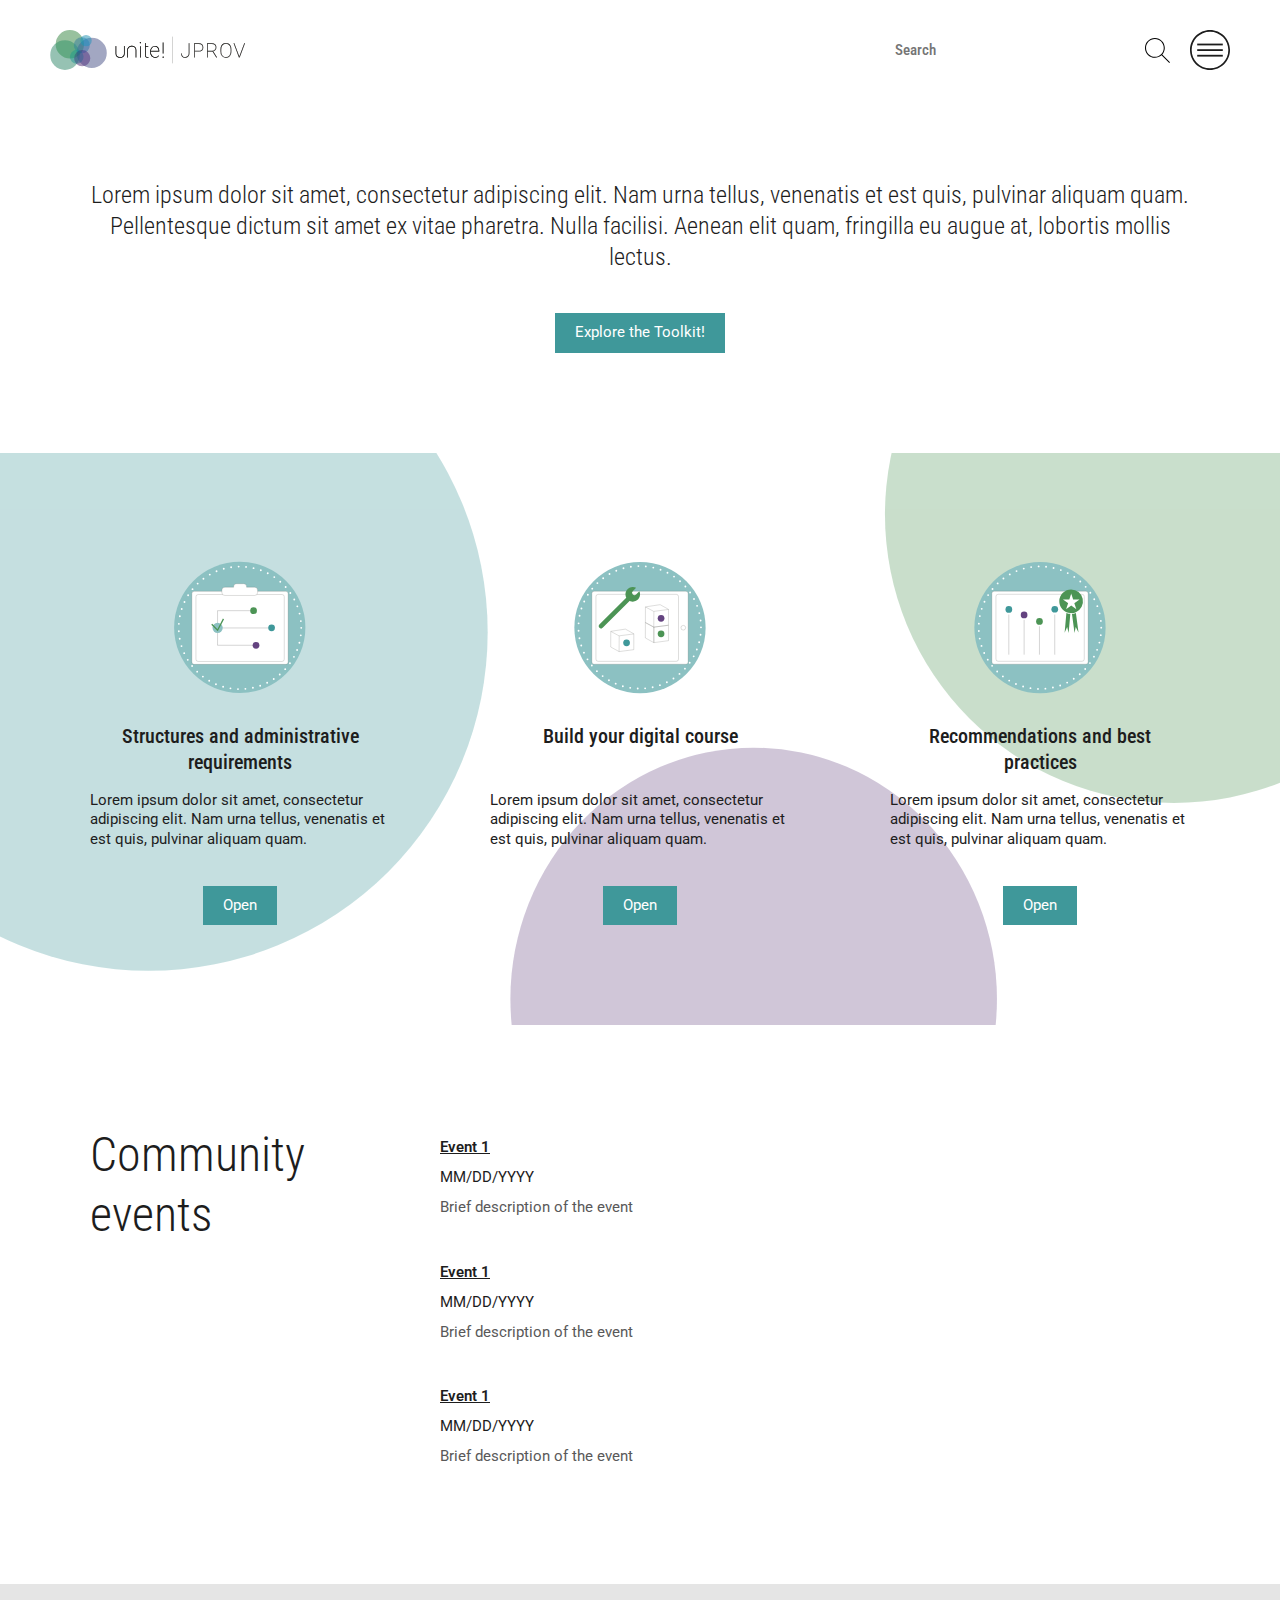
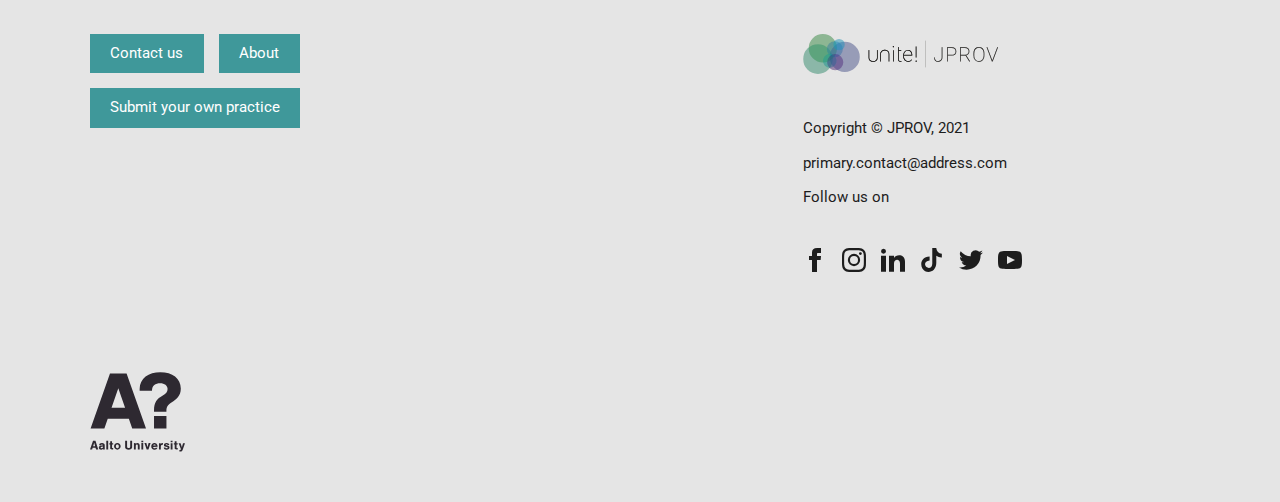
==== index.html @ d481fc38 "Front page" ====
<!DOCTYPE html>
<html lang="en">
<head>
    <meta charset="UTF-8">
    <meta http-equiv="X-UA-Compatible" content="IE=edge">
    <meta name="viewport" content="width=device-width, initial-scale=1.0">
    <link rel="preconnect" href="https://fonts.googleapis.com">
    <link rel="preconnect" href="https://fonts.gstatic.com" crossorigin>
    <link href="https://fonts.googleapis.com/css2?family=Roboto+Condensed:wght@300;400;700&family=Roboto:wght@400;500;700&display=swap" rel="stylesheet">
    <link rel="stylesheet" href="style.css">
    <title>Document</title>
</head>
<body>
    <header>
        <a href="/" alt="" class="logo"></a>
        <div class="search-nav-wrapper">
            <form action="" class="closed" id="header-search-form">
                <div id="search-background"></div>
                <label for=""></label>
                <input type="text" placeholder="Search">
                <button class="icon-button search-button" id="submit-search-button" ></button>

            </form>
            <button class="icon-button search-button" id="open-search-button" ></button>
            <button class="icon-button" id="close-search-button" ></button>
            <button class="icon-button" id="open-menu-button" ></button>
            <nav class="closed" id="header-nav-menu">
                <button class="icon-button" id="close-menu-button"></button>
                <ul>
                    <li><a>Teachers</a></li>
                    <li><a>Community events</a></li>
                    <li><a>Toolkit</a></li>
                    <li><a>Contact us</a></li>
                    <li><a>About</a></li>
                </ul>
            </nav>

        </div>
    </header>
    <div class="content-container">
        <div class="value-proposition limit-width">
            <h2>Lorem ipsum dolor sit amet, consectetur adipiscing elit. Nam urna tellus, venenatis et est quis, pulvinar aliquam quam. Pellentesque dictum sit amet ex vitae pharetra. Nulla facilisi. Aenean elit quam, fringilla eu augue at, lobortis mollis lectus. 
            </h2>
            <a class="button-cta">Explore the Toolkit!</a>
        </div>
        <div class="main-site-cards-wrapper">
            <div class="main-site-cards limit-width">
                <div class="main-site-card">
                    <img src="./assets/structures and administrative requirements.svg" alt="" class="main-icon">
                    <h3>Structures and administrative requirements</h3>
                    <p>Lorem ipsum dolor sit amet, consectetur adipiscing elit. Nam urna tellus, venenatis et est quis, pulvinar aliquam quam.</p>
                    <a class="button-cta">Open</a>
                </div>
                <div class="main-site-card">
                    <img src="./assets/build your digital course.svg" alt="" class="main-icon">
                    <h3>Build your digital course</h3>
                    <p>Lorem ipsum dolor sit amet, consectetur adipiscing elit. Nam urna tellus, venenatis et est quis, pulvinar aliquam quam.</p>
                    <a class="button-cta">Open</a>
                </div>
                <div class="main-site-card">
                    <img src="./assets/recommendations and best practices.svg" alt="" class="main-icon">
                    <h3>Recommendations and best practices</h3>
                    <p>Lorem ipsum dolor sit amet, consectetur adipiscing elit. Nam urna tellus, venenatis et est quis, pulvinar aliquam quam.</p>
                    <a class="button-cta">Open</a>
                </div>
                </div>
            </div>
            <div class="community-events-wrapper limit-width">
                <h2 class="title">Community events</h2>
                <div class="events">
                    <p class="event-name"><a>Event 1</a></p>
                    <p class="event-date">MM/DD/YYYY</p>
                    <p class="event-desc">Brief description of the event</p>
                    <br>
                    <p class="event-name"><a>Event 1</a></p>
                    <p class="event-date">MM/DD/YYYY</p>
                    <p class="event-desc">Brief description of the event</p>
                    <br>
                    <p class="event-name"><a>Event 1</a></p>
                    <p class="event-date">MM/DD/YYYY</p>
                    <p class="event-desc">Brief description of the event</p>
                    <br>


                </div>
            </div>
        </div>
    <footer class="">
        <div class="footer-content-wrapper limit-width">
            
            <div class="footer-buttons-wrapper">
                <a class="button button-cta" id="footer-contact-us">Contact us</a>
                <a class="button button-cta" id="footer-about">About</a>
                <a class="button button-cta" id="footer-submit-practice">Submit your own practice</a>
            </div>

            <div class="footer-info">
                <img src="./assets/logo.svg" alt="" class="logo">
                <p>Copyright © JPROV, 2021</p>
                <p>primary.contact@address.com</p>
                <p>Follow us on</p>
                <div class="social-media-wrapper">
                    <a href="/" id="facebook"></a>
                    <a href="/" id="instagram"></a>
                    <a href="/" id="linkedin"></a>
                    <a href="/" id="tiktok"></a>
                    <a href="/" id="twitter"></a>
                    <a href="/" id="youtube"></a>
                </div>
            </div>
            <img src="./assets/aalto-logo-black-en.svg" alt="" class="aalto-logo">
        </div>
        </footer>
    <script src="https://code.jquery.com/jquery-3.6.0.slim.min.js" integrity="sha256-u7e5khyithlIdTpu22PHhENmPcRdFiHRjhAuHcs05RI=" crossorigin="anonymous"></script>
    <script src="./index.js"></script>
</body>
</html>
---- style.css ----
/* Common */

html {
  margin: 0;
  padding: 0;
}

body {
  --cyan: #3f989a;
  --light-cyan: #8cc1c2;
  --lighter-cyan: #d9eaeb;
  --green: #4c9455;
  --purple: #644380;
  --dark-grey: #1d1d1d;
  --grey: #eeeeee;
  --white: #ffffff;

  --animation-speed: 0.2s;

  font-family: "Roboto", sans-serif;
  font-size: 15px;
  font-weight: 400;
  line-height: 130%;
  color: var(--dark-grey);
  margin: 0;
  padding: 0;
  min-width: fit-content;
  width: 100%;
}

.large-text {
  font-family: "Roboto Condensed", sans-serif;
  font-weight: 300;
  font-size: 48px;
}

h1 {
  font-family: "Roboto", sans-serif;
  font-size: 30px;
  font-weight: 500;
  line-height: 130%;
}

h2 {
  font-family: "Roboto Condensed", sans-serif;
  font-size: 24px;
  font-weight: 300;
  line-height: 130%;
}

h3 {
  font-family: "Roboto Condensed", sans-serif;
  font-size: 20px;
  font-weight: 500;
  line-height: 130%;
}

.title {
  font-family: "Roboto Condensed", sans-serif;
  font-size: 48px;
  font-weight: 300;
  line-height: 125%;
}

a {
  text-decoration: underline;
}

a:hover {
  cursor: pointer;
  color: var(--cyan);
}

a:active {
  color: var(--cyan);
}

a:visited {
  text-decoration: none;
  color: var(--cyan);
}

button {
  padding: 10px 20px;
  border: none;
  background-color: transparent;
  font-family: "Roboto", sans-serif;
  font-size: 15px;
  font-weight: 400;
  line-height: 130%;
}

a.button-cta {
  text-decoration: none;
  padding: 10px 20px;
  border: none;
  background-color: transparent;
  font-family: "Roboto", sans-serif;
  font-size: 15px;
  font-weight: 400;
  line-height: 130%;
  background-color: var(--cyan);
  color: var(--white);
}

button:hover {
  cursor: pointer;
}

button.icon-button {
  padding: 0;
  border: none;
}

.button-cta {
  background-color: var(--cyan);
  color: var(--white);
}

.button-cta:hover {
  background-color: var(--light-cyan);
}

.button-cta:active {
  background-color: var(--light-cyan);
}
a a.button-cta:hover {
  background-color: var(--light-cyan);
}

a.button-cta:active {
  background-color: var(--light-cyan);
}

.button-filter {
  background-color: var(--light-cyan);
  color: var(--dark-grey);
}

.button-filter:hover {
  background-color: var(--cyan);
}

.button-filter:active {
  background-color: var(--cyan);
}

/* FRONT PAGE */

img.logo {
  height: 40px;
}

a.logo {
  height: 40px;
  width: 199px;
  background-image: url("./assets/logo.svg");
  background-repeat: no-repeat;
}

header {
  --x-padding: clamp(20px, 7vw, 50px);
  --y-padding: 20px;
  --icon-padding: 20px;
  --height: 40px;
  position: fixed;
  width: calc(100% - 2 * var(--x-padding));
  top: 0px;
  transition: top var(--animation-speed) ease-in-out;
  display: flex;
  flex-direction: row;
  align-items: center;
  justify-content: space-between;
  padding: var(--y-padding) var(--x-padding);
  background-color: var(--white);
  z-index: 2;
}

header.header-up {
  top: -80px;
}

.search-nav-wrapper {
  display: flex;
  flex-direction: row;
  height: 40px;
}

.search-nav-wrapper button {
  margin-left: var(--icon-padding);
}

#header-search-form {
  display: flex;
  flex-direction: row;
  align-items: center;
  justify-content: flex-end;
}

#header-search-form.closed ~ #close-search-button {
  display: none;
  margin: 0;
}

#header-search-form.closed input {
  display: none;
}

#header-search-form input {
  position: fixed;
  top: 150px;
  width: max(80vw, 300px);
  left: 50%;
  transform: translateX(-50%);
  padding: 15px 15px;
  background-color: #fff;

  font-family: "Roboto Condensed", sans-serif;
  font-size: 20px;
  font-weight: 500;
  z-index: 99999;
}

#header-search-form.opened #search-background {
  position: fixed;
  top: 0;
  left: 0;
  width: 100%;
  height: 100%;
  background-color: var(--dark-grey);
  opacity: 0.9;
}

.search-button {
  background-image: url("./assets/search.svg");
  /* background-repeat: no-repeat; */
  object-fit: fill;
  height: 25px;
  width: 25px;
  background-size: 100% 100%;
  align-self: center;
}

#submit-search-button {
  display: none;
}

@media screen and (min-width: 800px) {
  header {
    --y-padding: 30px;
  }

  header.header-up {
    top: -100px;
  }

  #open-search-button {
    display: none;
  }

  #submit-search-button {
    display: block;
  }

  #search-background {
    display: none;
  }

  #close-search-button {
    display: none;
  }

  #header-search-form input {
    position: static;
    top: auto;
    left: 0%;
    width: 250px;
    transform: translateX(0%);
    height: 40px;
    padding: 0 var(--icon-padding);
    box-sizing: border-box;
    background-color: #fff;
    border: none;
    font-family: "Roboto Condensed", sans-serif;
    font-size: 15px;
    font-weight: 500;
    z-index: 1;
  }

  #header-search-form.closed input {
    display: block;
  }

  body {
    overflow-y: scroll !important;
  }
}

#close-search-button {
  position: fixed;
  background-image: url("./assets/close-menu-white.svg");
  height: 40px;
  width: 40px;
  background-size: 100% 100%;
  top: var(--y-padding);
  right: var(--x-padding);
  color: white;
  z-index: 2;
}

#close-search-button {
  margin: 0;
}

#header-nav-menu {
  position: relative;
  z-index: 1;
}

#close-menu-button {
  background-image: url("./assets/close-menu.svg");
  height: 40px;
  width: 40px;
  background-size: 100% 100%;
}

#open-menu-button {
  background-image: url("./assets/hamburger-menu.svg");
  height: 40px;
  width: 40px;
  background-size: 100% 100%;
}

#header-nav-menu.closed #close-menu-button {
  display: none;
}

#header-nav-menu.opened #open-menu-button {
  display: none;
}

#header-nav-menu img {
  height: 40px;
}

#header-nav-menu.closed ul {
  display: none;
}

#header-nav-menu.opened {
  position: absolute;
  display: flex;
  flex-direction: column;
  right: 20px;
  top: 10px;
  background-color: var(--lighter-cyan);
  filter: drop-shadow(0px 2px 5px rgba(0, 0, 0, 0.25));
}

#header-nav-menu.opened #close-menu-button {
  margin: calc(var(--y-padding) - 10px) calc(var(--x-padding) - 20px) 0 0;
  align-self: flex-end;
}

#header-nav-menu.opened ul {
  padding: 0px 90px 0px var(--x-padding);
  list-style-type: none;
}

#header-nav-menu.opened ul li {
  margin-bottom: 1.8rem;
}

#header-nav-menu.opened ul li a {
  font-weight: 500;
  text-decoration: none;
  padding: 10px 50px 10px 5px;
}

.content-container {
  transform: translateY(80px);
  padding: 80px 0px 100px 0;
  z-index: 1;
  display: flex;
  flex-direction: column;
  align-items: center;
  width: 100%;
}

.limit-width {
  --content-padding: clamp(20px, 7vw, 50px);
  box-sizing: border-box;
  max-width: 1200px;
  padding-left: var(--content-padding);
  padding-right: var(--content-padding);
  width: 100%;
}

.value-proposition {
  display: flex;
  flex-direction: column;
  align-items: center;
  margin-bottom: 100px;
  padding: 0 auto;
}

.value-proposition h2 {
  text-align: center;
}

.value-proposition a {
  margin-top: 20px;
  width: fit-content;
}

.main-site-cards-wrapper {
  background-image: url("./assets/background-pattern-transparent-vertical.svg");
  background-size: 230%;
  background-position: center;
  overflow-x: hidden;
  width: 100%;
  display: flex;
  flex-direction: column;
  align-items: center;
}

.main-site-cards {
  display: flex;
  flex-direction: column;
  flex-wrap: wrap;
  align-items: center;
  width: 100%;
}

.main-site-card {
  padding: 50px 0px;
  display: flex;
  flex-direction: column;
  align-items: center;
  margin: 0 25px;
}

.main-site-card .main-icon {
  width: 150px;
}

.main-site-card h3 {
  text-align: center;
  max-width: 250px;
  height: 3rem;
}

.main-site-card p {
  text-align: left;
  margin-top: 0;
  max-width: 300px;
  height: 5rem;
}

@media screen and (min-width: 800px) and (max-width: 1116px) {
  .main-site-cards-wrapper {
    background-image: url("./assets/background-pattern-transparent.svg");
    background-size: 240%;
    background-position: 60% 45%;
    padding-top: 50px;
    padding-bottom: 50px;
  }

  .main-site-cards {
    flex-direction: row;
    justify-content: center;
  }

  .main-site-cards .main-site-card:first-child {
    margin-left: 0;
  }

  .main-site-cards .main-site-card:nth-child(2) {
    margin-right: 0;
  }
}

@media screen and (min-width: 1117px) {
  .main-site-cards-wrapper {
    background-image: url("./assets/background-pattern-transparent.svg");
    background-size: 130%;
    padding-top: 50px;
    padding-bottom: 50px;
  }
  .main-site-cards {
    flex-direction: row;
    justify-content: space-between;
  }

  .main-site-cards .main-site-card:first-child {
    margin-left: 0;
  }

  .main-site-cards .main-site-card:last-child {
    margin-right: 0;
  }
}

.community-events-wrapper {
  margin-top: 100px;
  text-align: left;
}

.community-events-wrapper .title {
  max-width: 300px;
  margin-top: 0;
}

.events p {
  line-height: 100%;
}

.events .event-name {
  font-weight: 600;
}

.events .event-desc {
  color: #595959;
}

@media screen and (min-width: 800px) {
  .community-events-wrapper {
    display: flex;
    flex-direction: row;
  }

  .events {
    margin-left: 50px;
  }
}

footer {
  margin-top: 65px;
  padding-top: 50px;
  padding-bottom: 50px;
  background-color: #e5e5e5;
}

.footer-content-wrapper {
  margin-left: auto;
  margin-right: auto;
}

.footer-buttons-wrapper {
  display: grid;
  grid-template:
    "contactus about" 1fr
    "submitpractice submitpractice" 1fr / max-content max-content;
  column-gap: 15px;
  row-gap: 15px;
}

.footer-buttons-wrapper #footer-contact-us {
  grid-area: contactus;
}

.footer-buttons-wrapper #footer-about {
  grid-area: about;
}

.footer-buttons-wrapper #footer-submit-practice {
  grid-area: submitpractice;
}

.footer-info {
  margin-top: 100px;
}

.footer-info .logo {
  margin-bottom: 25px;
}

.social-media-wrapper {
  display: flex;
  margin-top: 40px;
}

.social-media-wrapper a {
  display: block;
  width: 24px;
  height: 24px;
  margin-right: 15px;
}

#facebook {
  background-image: url("./assets/social-facebook.svg");
}

#instagram {
  background-image: url("./assets/social-instagram.svg");
}

#linkedin {
  background-image: url("./assets/social-linkedin.svg");
}

#tiktok {
  background-image: url("./assets/social-tiktok.svg");
}

#twitter {
  background-image: url("./assets/social-twitter.svg");
}

#youtube {
  background-image: url("./assets/social-youtube.svg");
}

.aalto-logo {
  margin-top: 100px;
  height: 80px;
}

@media screen and (min-width: 800px) {
  .footer-content-wrapper {
    display: grid;
    grid-template:
      "buttons info" min-content
      "aalto aalto" auto / auto auto;
    column-gap: min(350px, 30vw);
  }

  .footer-buttons-wrapper {
    height: min-content;
    grid-area: buttons;
  }

  .footer-info {
    margin-top: 0;
    grid-area: info;
  }

  .aalto-logo {
    grid-area: aalto;
  }
}
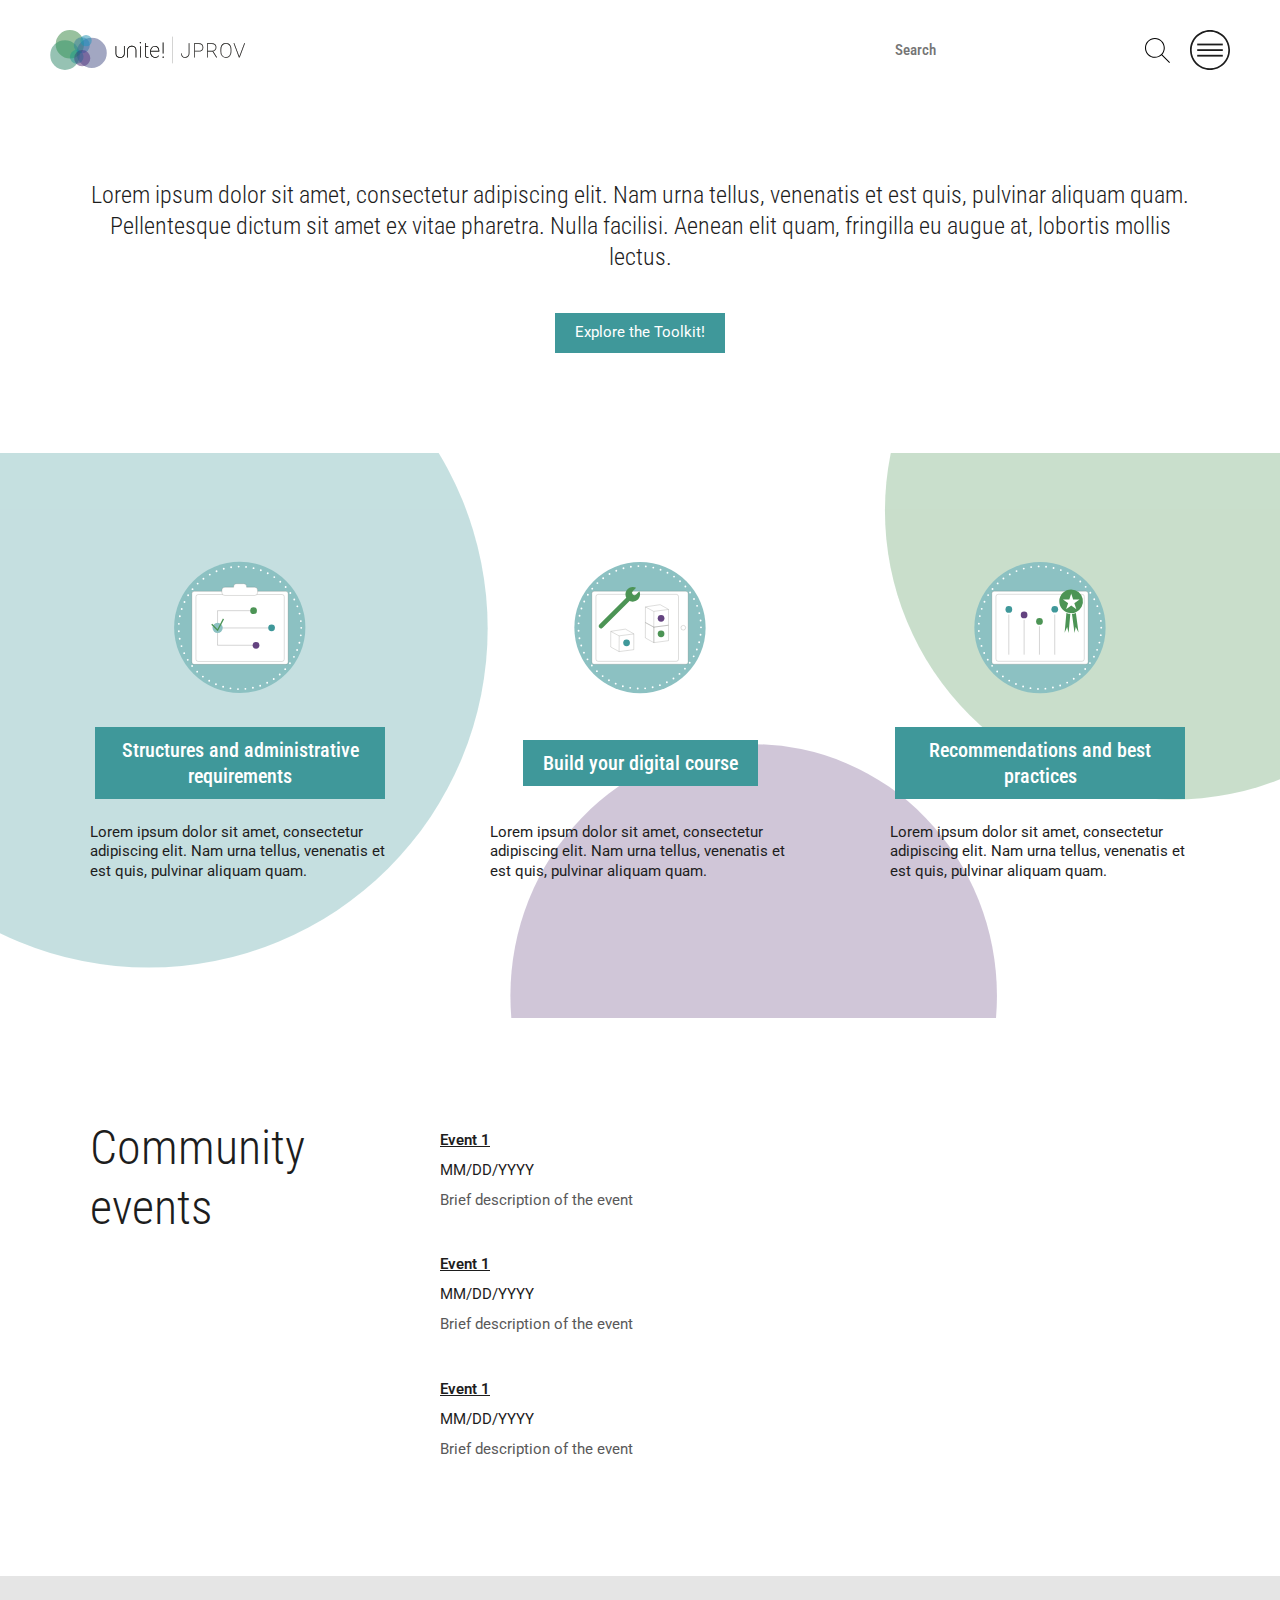
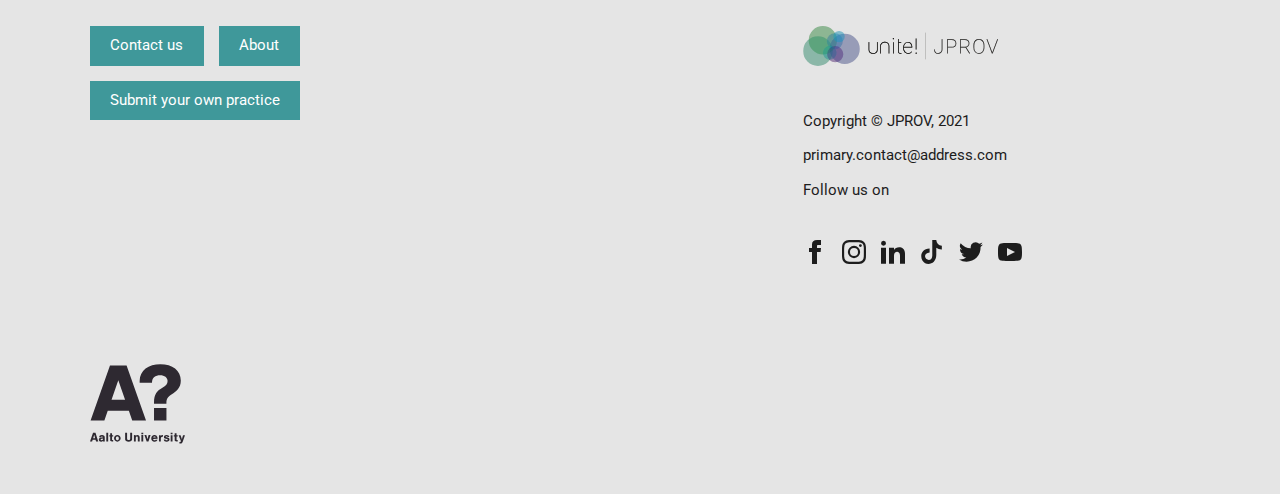
==== commit 37c4ddfd: "Changes to front page cta buttons" ====
--- a/index.html
+++ b/index.html
@@ -47,21 +47,18 @@
             <div class="main-site-cards limit-width">
                 <div class="main-site-card">
                     <img src="./assets/structures and administrative requirements.svg" alt="" class="main-icon">
-                    <h3>Structures and administrative requirements</h3>
+                    <a class="button-cta"><h3>Structures and administrative requirements</h3></a>
                     <p>Lorem ipsum dolor sit amet, consectetur adipiscing elit. Nam urna tellus, venenatis et est quis, pulvinar aliquam quam.</p>
-                    <a class="button-cta">Open</a>
                 </div>
                 <div class="main-site-card">
                     <img src="./assets/build your digital course.svg" alt="" class="main-icon">
-                    <h3>Build your digital course</h3>
+                    <a class="button-cta"><h3>Build your digital course</h3></a>
                     <p>Lorem ipsum dolor sit amet, consectetur adipiscing elit. Nam urna tellus, venenatis et est quis, pulvinar aliquam quam.</p>
-                    <a class="button-cta">Open</a>
                 </div>
                 <div class="main-site-card">
                     <img src="./assets/recommendations and best practices.svg" alt="" class="main-icon">
-                    <h3>Recommendations and best practices</h3>
+                    <a class="button-cta"><h3>Recommendations and best practices</h3></a>
                     <p>Lorem ipsum dolor sit amet, consectetur adipiscing elit. Nam urna tellus, venenatis et est quis, pulvinar aliquam quam.</p>
-                    <a class="button-cta">Open</a>
                 </div>
                 </div>
             </div>
--- a/style.css
+++ b/style.css
@@ -434,23 +434,35 @@
 
 .main-site-card {
   padding: 50px 0px;
-  display: flex;
-  flex-direction: column;
-  align-items: center;
+  display: grid;
+  grid-template:
+    "icon" auto
+    "cta" 5rem
+    "desc" auto / 1fr;
+  justify-items: center;
+  row-gap: 20px;
   margin: 0 25px;
 }
 
 .main-site-card .main-icon {
+  grid-area: icon;
   width: 150px;
 }
 
 .main-site-card h3 {
   text-align: center;
   max-width: 250px;
-  height: 3rem;
+  margin: 0;
+}
+
+.main-site-card a.button-cta {
+  grid-area: cta;
+  align-self: center;
+  height: fit-content;
 }
 
 .main-site-card p {
+  grid-area: desc;
   text-align: left;
   margin-top: 0;
   max-width: 300px;
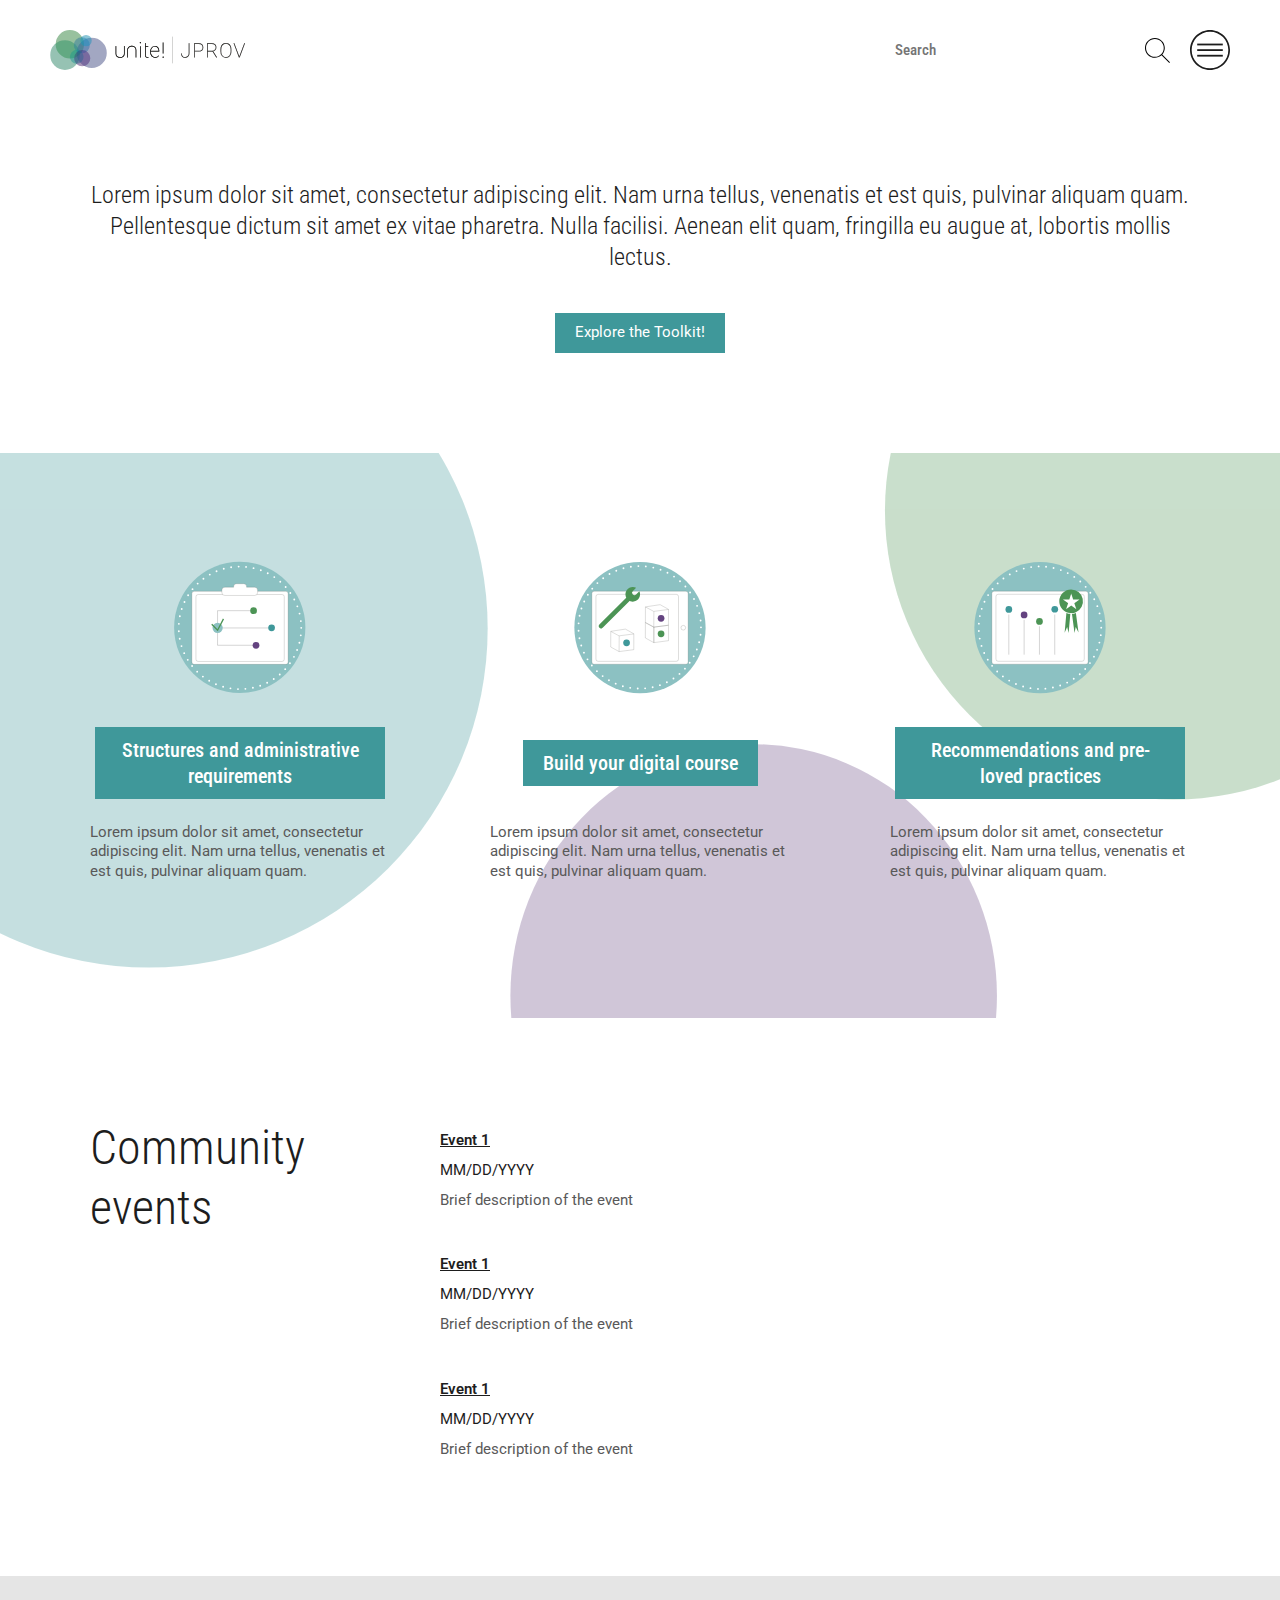
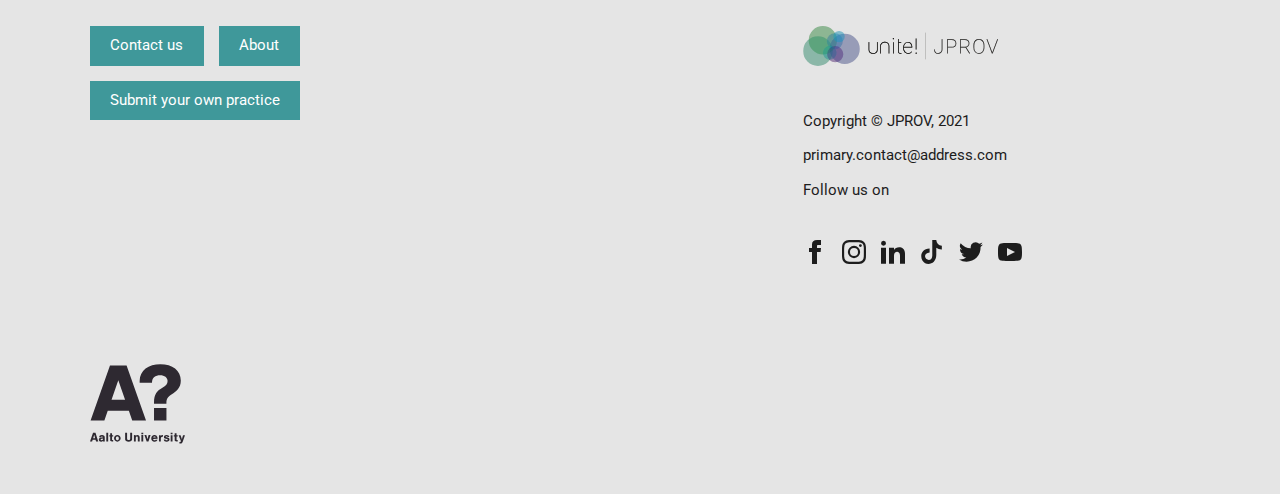
==== commit 69dea40e: "Changes to front page cta descriptions" ====
--- a/index.html
+++ b/index.html
@@ -57,7 +57,7 @@
                 </div>
                 <div class="main-site-card">
                     <img src="./assets/recommendations and best practices.svg" alt="" class="main-icon">
-                    <a class="button-cta"><h3>Recommendations and best practices</h3></a>
+                    <a class="button-cta"><h3>Recommendations and pre-loved practices</h3></a>
                     <p>Lorem ipsum dolor sit amet, consectetur adipiscing elit. Nam urna tellus, venenatis et est quis, pulvinar aliquam quam.</p>
                 </div>
                 </div>
--- a/style.css
+++ b/style.css
@@ -467,6 +467,7 @@
   margin-top: 0;
   max-width: 300px;
   height: 5rem;
+  color: #595959;
 }
 
 @media screen and (min-width: 800px) and (max-width: 1116px) {
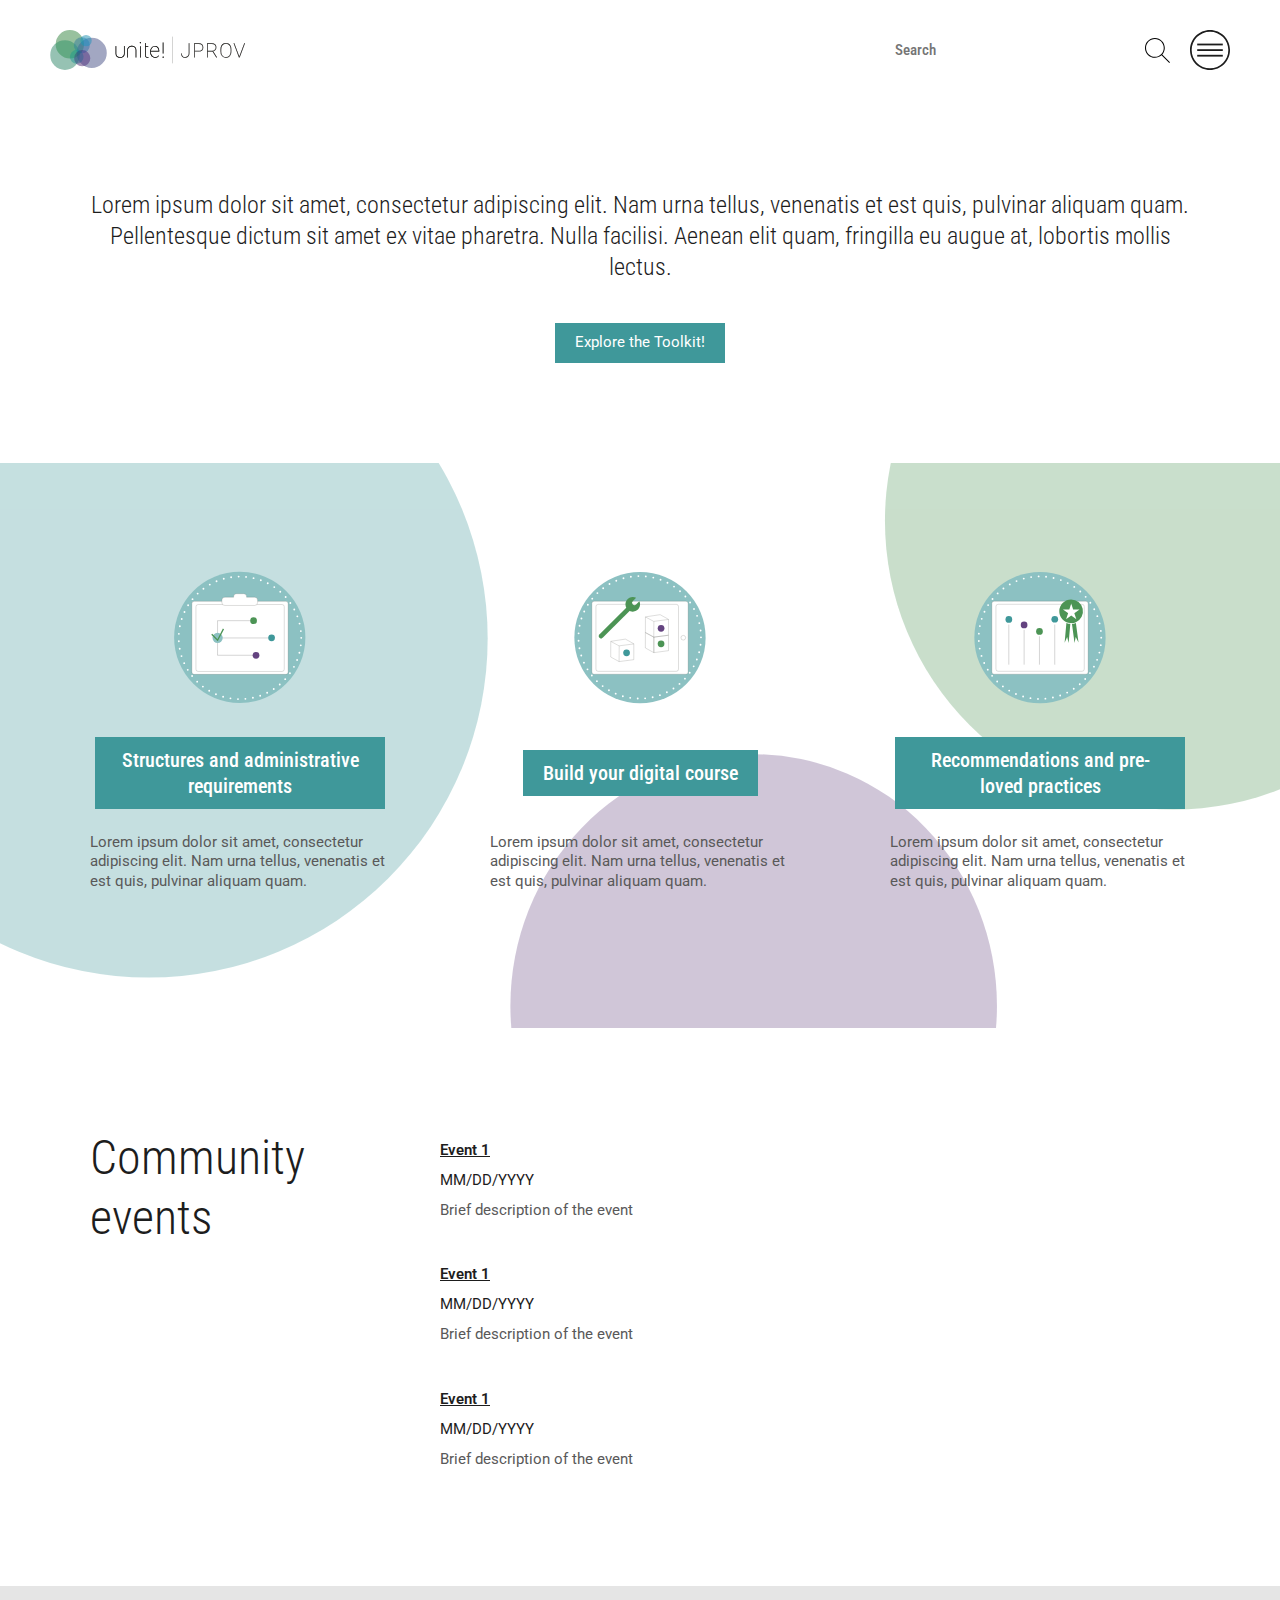
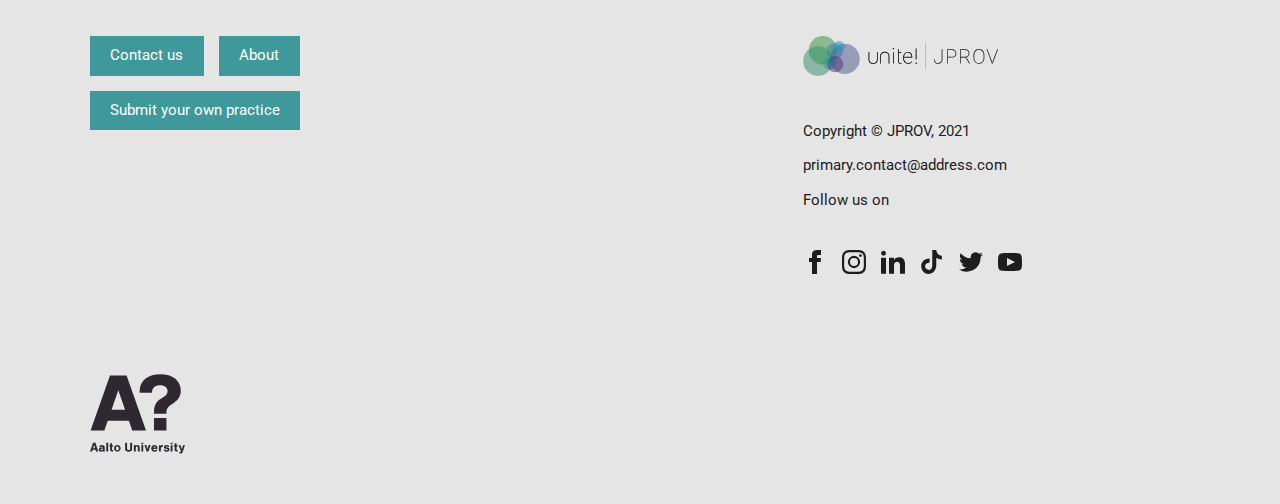
==== commit c62ca11e: "Add new pages" ====
--- a/index.html
+++ b/index.html
@@ -27,11 +27,13 @@
             <nav class="closed" id="header-nav-menu">
                 <button class="icon-button" id="close-menu-button"></button>
                 <ul>
-                    <li><a>Teachers</a></li>
+                    <li><a>Home</a></li>
                     <li><a>Community events</a></li>
-                    <li><a>Toolkit</a></li>
-                    <li><a>Contact us</a></li>
-                    <li><a>About</a></li>
+                    <li><a>Structures and administrative requirements</a></li>
+                    <li><a>Build your digital course</a></li>
+                    <li><a>Recommendations and pre-loved practices</a></li>
+                    <li><a>Submit your own pre-loved practice</a></li>
+                    <li><a>About us</a></li>
                 </ul>
             </nav>
 
--- a/style.css
+++ b/style.css
@@ -144,8 +144,6 @@
 .button-filter:active {
   background-color: var(--cyan);
 }
-
-/* FRONT PAGE */
 
 img.logo {
   height: 40px;
@@ -363,8 +361,9 @@
 }
 
 #header-nav-menu.opened ul {
-  padding: 0px 90px 0px var(--x-padding);
+  padding: 0px 90px 0px calc(var(--x-padding) + 5px);
   list-style-type: none;
+  max-width: 200px;
 }
 
 #header-nav-menu.opened ul li {
@@ -374,12 +373,118 @@
 #header-nav-menu.opened ul li a {
   font-weight: 500;
   text-decoration: none;
-  padding: 10px 50px 10px 5px;
+  padding: 10px 50px 10px 0px;
+}
+
+footer {
+  margin-top: 65px;
+  padding-top: 50px;
+  padding-bottom: 50px;
+  background-color: #e5e5e5;
+}
+
+.footer-content-wrapper {
+  margin-left: auto;
+  margin-right: auto;
+}
+
+.footer-buttons-wrapper {
+  display: grid;
+  grid-template:
+    "contactus about" 1fr
+    "submitpractice submitpractice" 1fr / max-content max-content;
+  column-gap: 15px;
+  row-gap: 15px;
+}
+
+.footer-buttons-wrapper #footer-contact-us {
+  grid-area: contactus;
+}
+
+.footer-buttons-wrapper #footer-about {
+  grid-area: about;
+}
+
+.footer-buttons-wrapper #footer-submit-practice {
+  grid-area: submitpractice;
+}
+
+.footer-info {
+  margin-top: 100px;
+}
+
+.footer-info .logo {
+  margin-bottom: 25px;
+}
+
+.social-media-wrapper {
+  display: flex;
+  margin-top: 40px;
+}
+
+.social-media-wrapper a {
+  display: block;
+  width: 24px;
+  height: 24px;
+  margin-right: 15px;
+}
+
+#facebook {
+  background-image: url("./assets/social-facebook.svg");
+}
+
+#instagram {
+  background-image: url("./assets/social-instagram.svg");
+}
+
+#linkedin {
+  background-image: url("./assets/social-linkedin.svg");
+}
+
+#tiktok {
+  background-image: url("./assets/social-tiktok.svg");
+}
+
+#twitter {
+  background-image: url("./assets/social-twitter.svg");
+}
+
+#youtube {
+  background-image: url("./assets/social-youtube.svg");
+}
+
+.aalto-logo {
+  margin-top: 100px;
+  height: 80px;
+}
+
+@media screen and (min-width: 800px) {
+  .footer-content-wrapper {
+    display: grid;
+    grid-template:
+      "buttons info" min-content
+      "aalto aalto" auto / auto auto;
+    column-gap: min(350px, 30vw);
+  }
+
+  .footer-buttons-wrapper {
+    height: min-content;
+    grid-area: buttons;
+  }
+
+  .footer-info {
+    margin-top: 0;
+    grid-area: info;
+  }
+
+  .aalto-logo {
+    grid-area: aalto;
+  }
 }
 
 .content-container {
   transform: translateY(80px);
-  padding: 80px 0px 100px 0;
+  padding: 90px 0px 100px 0;
   z-index: 1;
   display: flex;
   flex-direction: column;
@@ -395,6 +500,8 @@
   padding-right: var(--content-padding);
   width: 100%;
 }
+
+/* FRONT PAGE */
 
 .value-proposition {
   display: flex;
@@ -547,108 +654,4 @@
   }
 }
 
-footer {
-  margin-top: 65px;
-  padding-top: 50px;
-  padding-bottom: 50px;
-  background-color: #e5e5e5;
-}
-
-.footer-content-wrapper {
-  margin-left: auto;
-  margin-right: auto;
-}
-
-.footer-buttons-wrapper {
-  display: grid;
-  grid-template:
-    "contactus about" 1fr
-    "submitpractice submitpractice" 1fr / max-content max-content;
-  column-gap: 15px;
-  row-gap: 15px;
-}
-
-.footer-buttons-wrapper #footer-contact-us {
-  grid-area: contactus;
-}
-
-.footer-buttons-wrapper #footer-about {
-  grid-area: about;
-}
-
-.footer-buttons-wrapper #footer-submit-practice {
-  grid-area: submitpractice;
-}
-
-.footer-info {
-  margin-top: 100px;
-}
-
-.footer-info .logo {
-  margin-bottom: 25px;
-}
-
-.social-media-wrapper {
-  display: flex;
-  margin-top: 40px;
-}
-
-.social-media-wrapper a {
-  display: block;
-  width: 24px;
-  height: 24px;
-  margin-right: 15px;
-}
-
-#facebook {
-  background-image: url("./assets/social-facebook.svg");
-}
-
-#instagram {
-  background-image: url("./assets/social-instagram.svg");
-}
-
-#linkedin {
-  background-image: url("./assets/social-linkedin.svg");
-}
-
-#tiktok {
-  background-image: url("./assets/social-tiktok.svg");
-}
-
-#twitter {
-  background-image: url("./assets/social-twitter.svg");
-}
-
-#youtube {
-  background-image: url("./assets/social-youtube.svg");
-}
-
-.aalto-logo {
-  margin-top: 100px;
-  height: 80px;
-}
-
-@media screen and (min-width: 800px) {
-  .footer-content-wrapper {
-    display: grid;
-    grid-template:
-      "buttons info" min-content
-      "aalto aalto" auto / auto auto;
-    column-gap: min(350px, 30vw);
-  }
-
-  .footer-buttons-wrapper {
-    height: min-content;
-    grid-area: buttons;
-  }
-
-  .footer-info {
-    margin-top: 0;
-    grid-area: info;
-  }
-
-  .aalto-logo {
-    grid-area: aalto;
-  }
-}
+/* Recommendations and pre-loved practices */
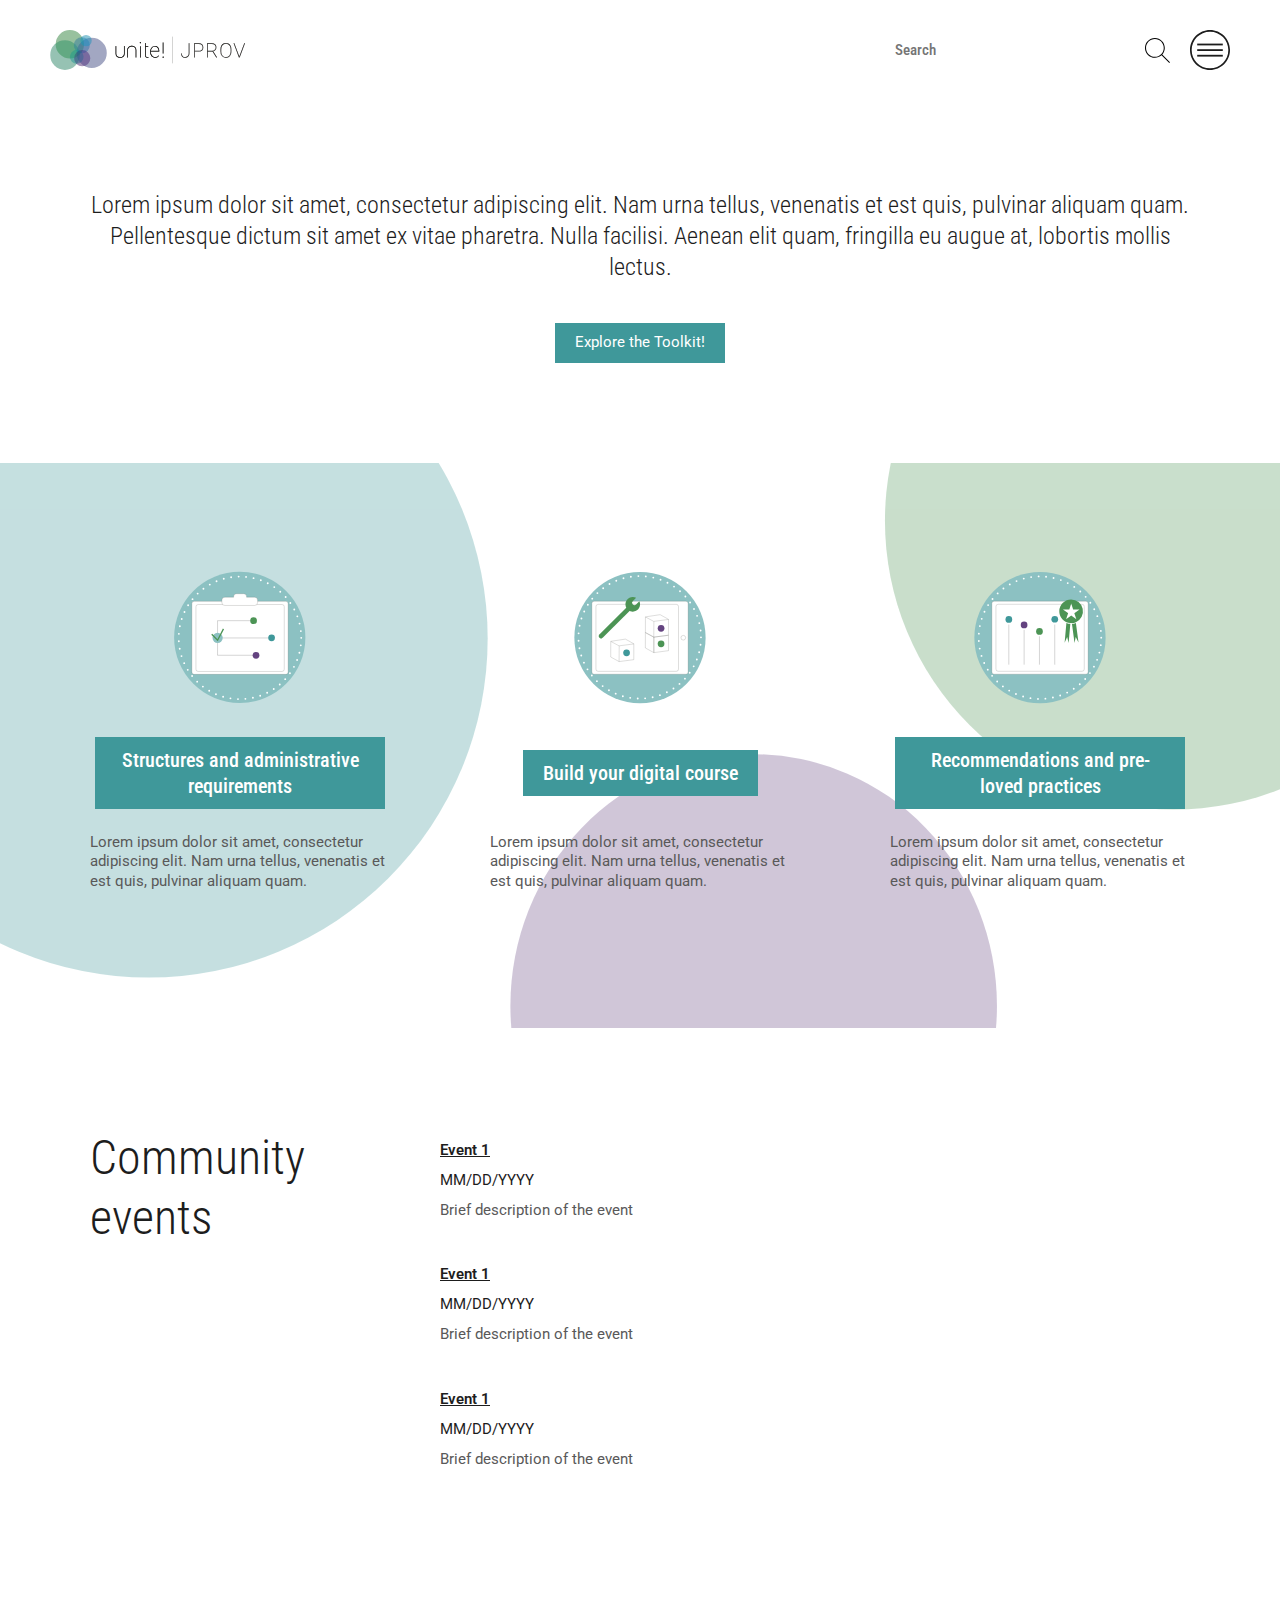
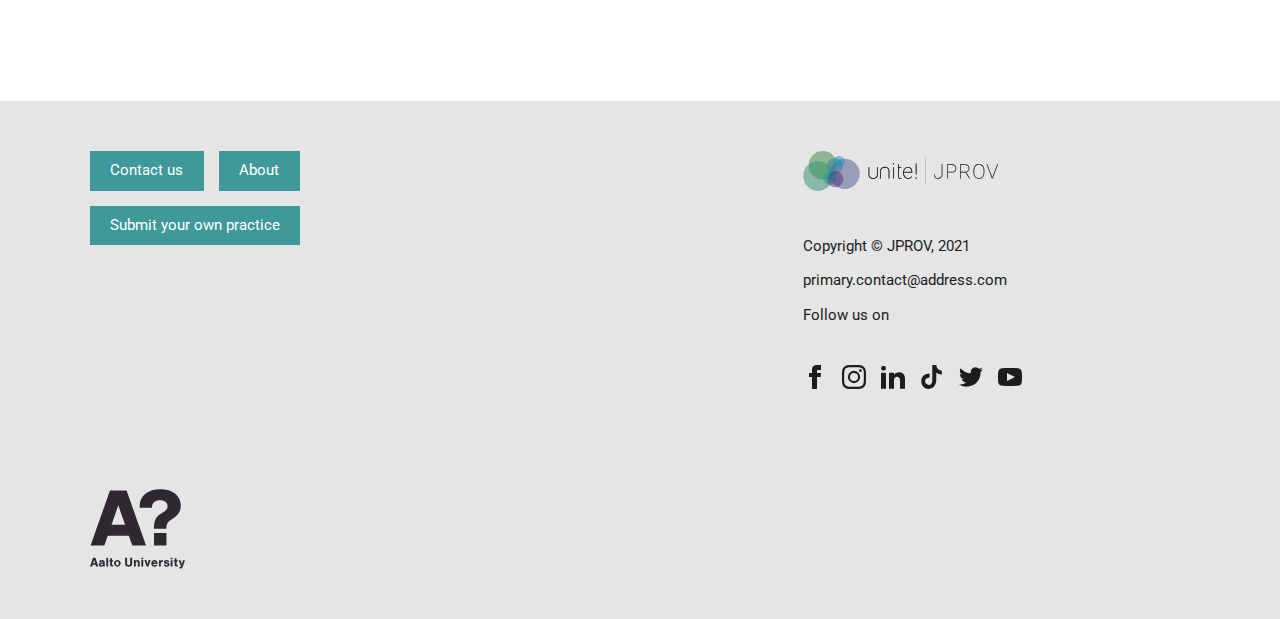
==== commit a2fb4dc4: "Add filtering function" ====
--- a/index.html
+++ b/index.html
@@ -45,7 +45,7 @@
             </h2>
             <a class="button-cta">Explore the Toolkit!</a>
         </div>
-        <div class="main-site-cards-wrapper">
+        <div class="main-site-cards-wrapper full-width-background">
             <div class="main-site-cards limit-width">
                 <div class="main-site-card">
                     <img src="./assets/structures and administrative requirements.svg" alt="" class="main-icon">
--- a/style.css
+++ b/style.css
@@ -81,6 +81,16 @@
 }
 
 button {
+  padding: 10px 20px;
+  border: none;
+  background-color: transparent;
+  font-family: "Roboto", sans-serif;
+  font-size: 15px;
+  font-weight: 400;
+  line-height: 130%;
+}
+
+.button {
   padding: 10px 20px;
   border: none;
   background-color: transparent;
@@ -138,7 +148,7 @@
 }
 
 .button-filter:hover {
-  background-color: var(--cyan);
+  color: white;
 }
 
 .button-filter:active {
@@ -377,7 +387,6 @@
 }
 
 footer {
-  margin-top: 65px;
   padding-top: 50px;
   padding-bottom: 50px;
   background-color: #e5e5e5;
@@ -483,8 +492,8 @@
 }
 
 .content-container {
-  transform: translateY(80px);
-  padding: 90px 0px 100px 0;
+  margin-top: 80px;
+  padding: 90px 0px 200px 0;
   z-index: 1;
   display: flex;
   flex-direction: column;
@@ -521,6 +530,9 @@
 }
 
 .main-site-cards-wrapper {
+}
+
+.full-width-background {
   background-image: url("./assets/background-pattern-transparent-vertical.svg");
   background-size: 230%;
   background-position: center;
@@ -578,7 +590,7 @@
 }
 
 @media screen and (min-width: 800px) and (max-width: 1116px) {
-  .main-site-cards-wrapper {
+  .full-width-background {
     background-image: url("./assets/background-pattern-transparent.svg");
     background-size: 240%;
     background-position: 60% 45%;
@@ -601,7 +613,7 @@
 }
 
 @media screen and (min-width: 1117px) {
-  .main-site-cards-wrapper {
+  .full-width-background {
     background-image: url("./assets/background-pattern-transparent.svg");
     background-size: 130%;
     padding-top: 50px;
